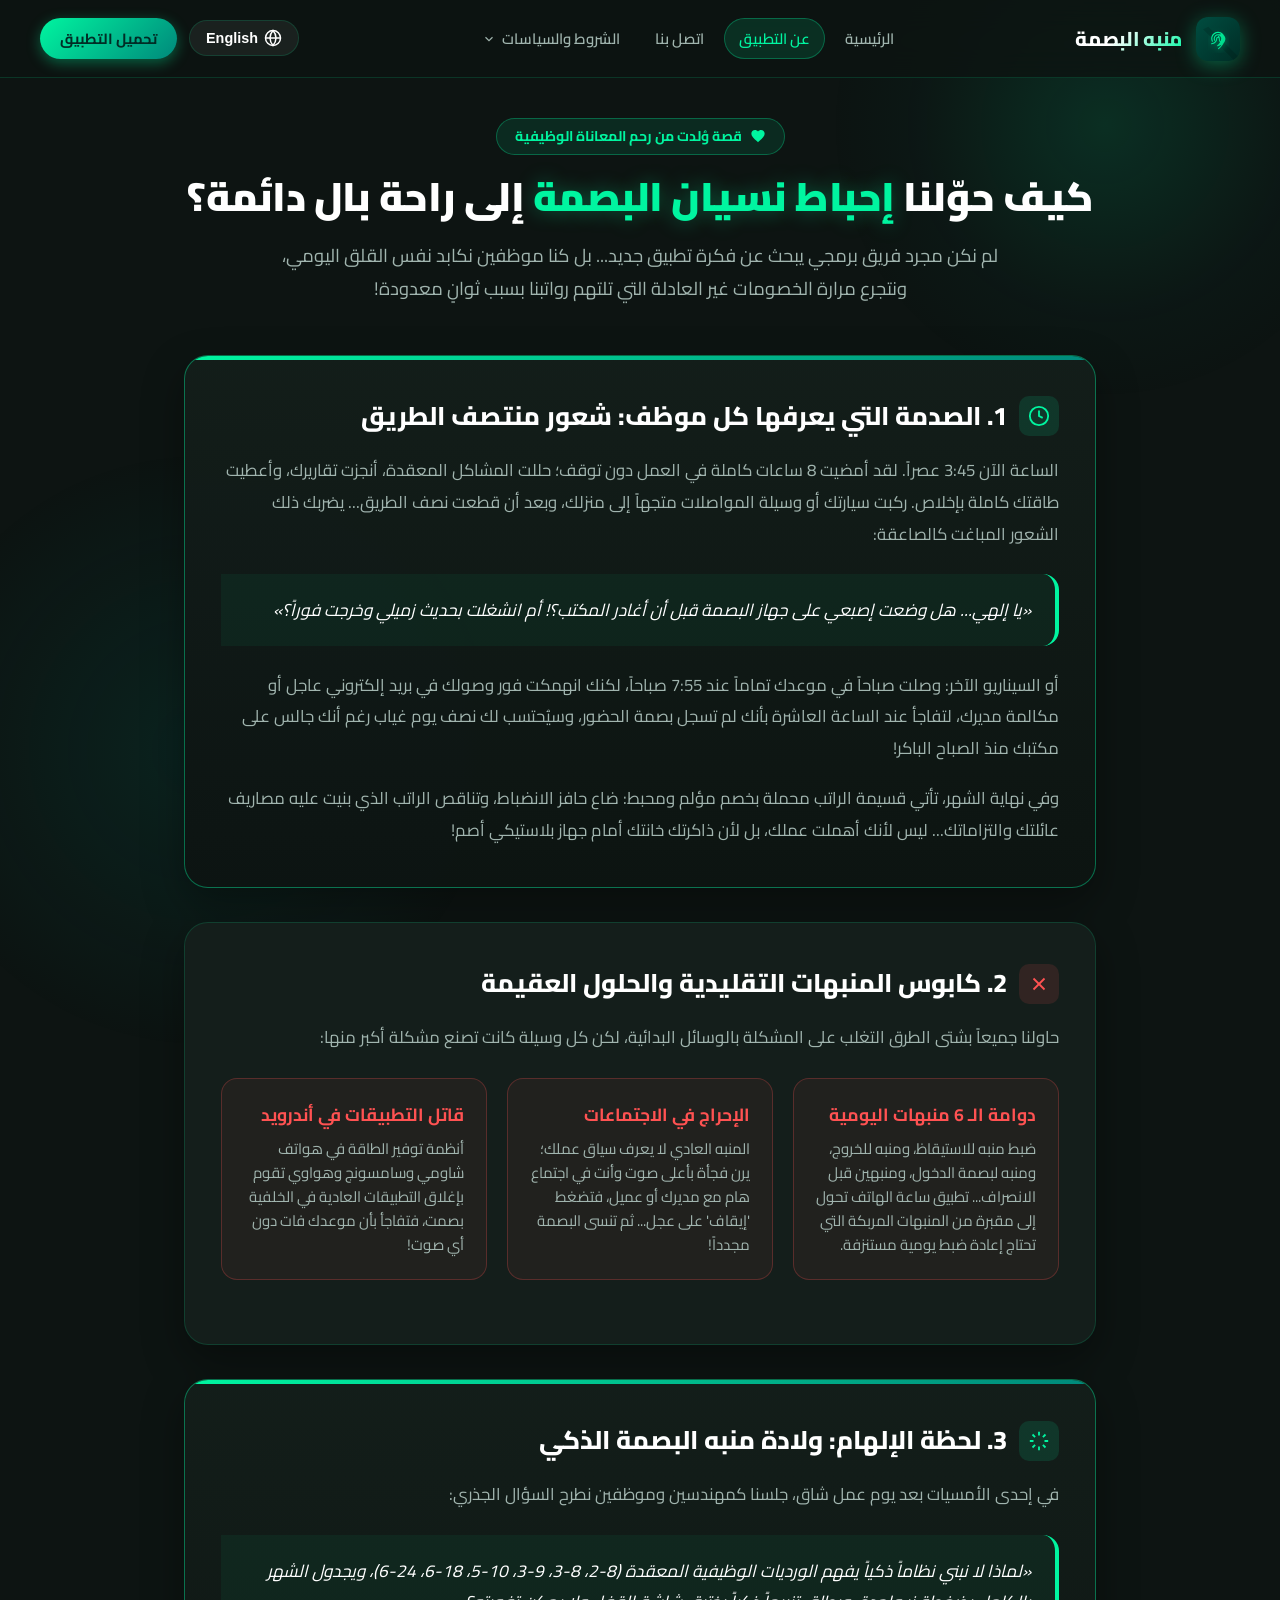
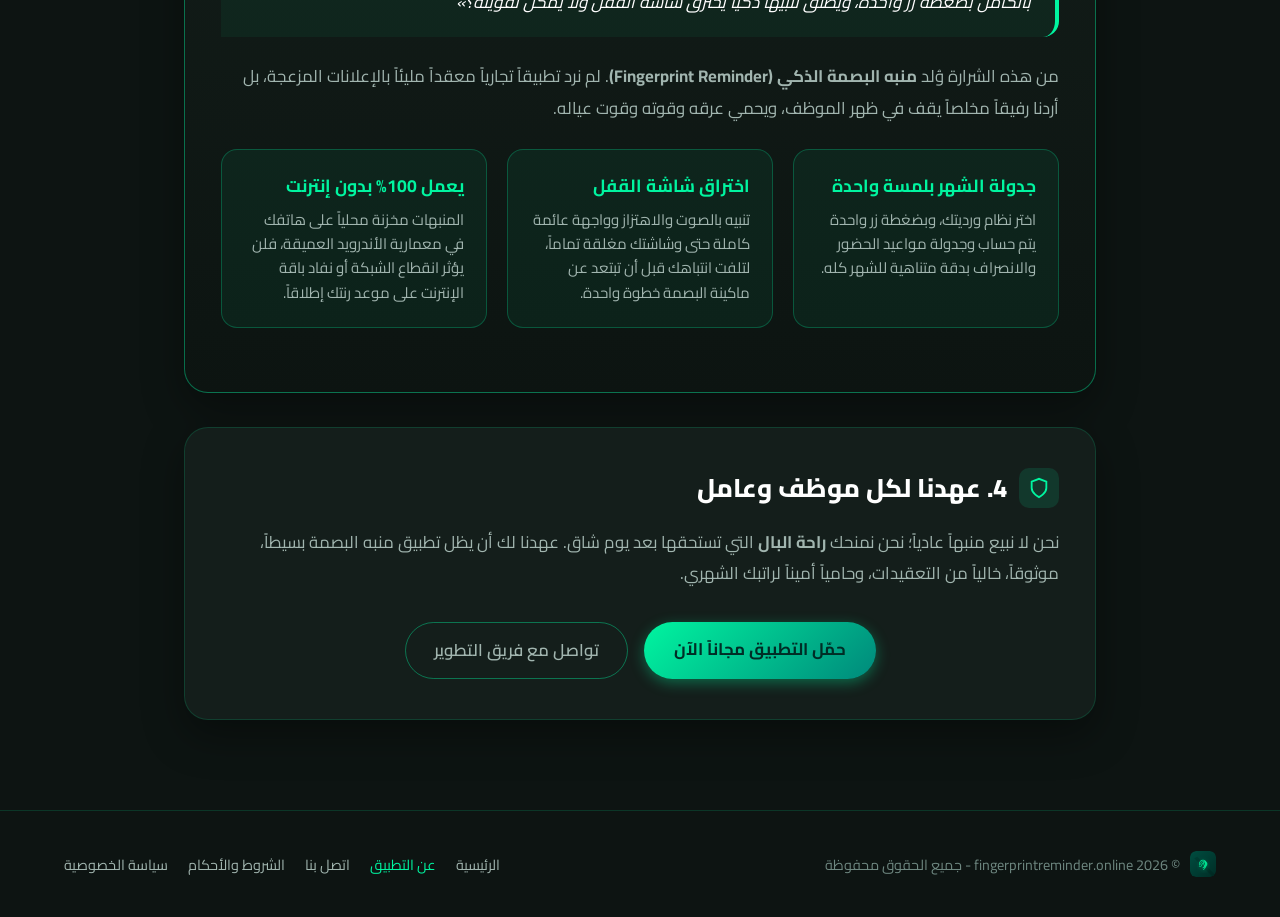
==== about.html @ 525b38bd "Add files via upload" ====
<!DOCTYPE html>
<html lang="ar" dir="rtl">
<head>
  <meta charset="UTF-8">
  <meta name="viewport" content="width=device-width, initial-scale=1.0">
  <title>قصتنا وعن التطبيق | About Us - منبه البصمة الذكي</title>
  <meta name="description" content="قصة ولادة تطبيق منبه البصمة الذكي - كيف تحول إحباط نسيان بصمة الحضور والخصومات الشهرية المؤلمة إلى حل برمجي ذكي يحمي جهود الموظفين حول العالم.">
  
  <link rel="icon" type="image/svg+xml" href="logo.svg">
  <link rel="preconnect" href="https://fonts.googleapis.com">
  <link rel="preconnect" href="https://fonts.gstatic.com" crossorigin>
  <link href="https://fonts.googleapis.com/css2?family=Cairo:wght@400;600;700;800;900&family=Inter:wght@400;500;600;700;800&display=swap" rel="stylesheet">
  <link rel="stylesheet" href="styles.css">
</head>
<body>
  <!-- Atmospheric Glows -->
  <div class="bg-glow-1"></div>
  <div class="bg-glow-2"></div>

  <!-- Navbar -->
  <header class="navbar">
    <div class="nav-container">
      <a href="index.html" class="brand">
        <img src="logo.svg" alt="شعار منبه البصمة" class="brand-logo">
        <div class="brand-title" data-ar="منبه البصمة" data-en="Fingerprint Reminder">منبه البصمة</div>
      </a>

      <nav class="nav-links">
        <a href="index.html" class="nav-link" data-ar="الرئيسية" data-en="Home">الرئيسية</a>
        <a href="about.html" class="nav-link active" data-ar="عن التطبيق" data-en="About Us">عن التطبيق</a>
        <a href="contact.html" class="nav-link" data-ar="اتصل بنا" data-en="Contact Us">اتصل بنا</a>

        <!-- Dropdown Menu for Terms & Privacy -->
        <div class="nav-dropdown" id="legalDropdown">
          <button class="dropdown-toggle" type="button" aria-expanded="false" aria-haspopup="true">
            <span data-ar="الشروط والسياسات" data-en="Policies & Terms">الشروط والسياسات</span>
            <svg class="chevron-icon" viewBox="0 0 24 24" fill="none" stroke="currentColor" stroke-width="2">
              <polyline points="6 9 12 15 18 9"></polyline>
            </svg>
          </button>
          <div class="dropdown-menu" role="menu">
            <a href="terms.html" class="dropdown-item" role="menuitem">
              <svg viewBox="0 0 24 24" fill="none" stroke="currentColor" stroke-width="2">
                <path d="M14 2H6a2 2 0 0 0-2 2v16a2 2 0 0 0 2 2h12a2 2 0 0 0 2-2V8z"></path>
                <polyline points="14 2 14 8 20 8"></polyline>
                <line x1="16" y1="13" x2="8" y2="13"></line>
                <line x1="16" y1="17" x2="8" y2="17"></line>
                <polyline points="10 9 9 9 8 9"></polyline>
              </svg>
              <span data-ar="الشروط والأحكام" data-en="Terms and Conditions">الشروط والأحكام</span>
            </a>
            <a href="privacy.html" class="dropdown-item" role="menuitem">
              <svg viewBox="0 0 24 24" fill="none" stroke="currentColor" stroke-width="2">
                <path d="M12 22s8-4 8-10V5l-8-3-8 3v7c0 6 8 10 8 10z"></path>
              </svg>
              <span data-ar="سياسة الخصوصية" data-en="Privacy Policy">سياسة الخصوصية</span>
            </a>
          </div>
        </div>
      </nav>

      <div class="nav-actions">
        <button id="langToggleBtn" class="lang-btn" onclick="toggleLanguage()">
          <svg width="18" height="18" viewBox="0 0 24 24" fill="none" stroke="currentColor" stroke-width="2">
            <circle cx="12" cy="12" r="10"></circle>
            <line x1="2" y1="12" x2="22" y2="12"></line>
            <path d="M12 2a15.3 15.3 0 0 1 4 10 15.3 15.3 0 0 1-4 10 15.3 15.3 0 0 1-4-10 15.3 15.3 0 0 1 4-10z"></path>
          </svg>
          <span id="langLabel">English</span>
        </button>
        <a href="https://github.com/fingerprintreminderorg/fingerprint-app/releases/latest/download/fingerprint-reminder.apk" class="btn-nav-download" data-ar="تحميل التطبيق" data-en="Download App">تحميل التطبيق</a>
      </div>
    </div>
  </header>

  <!-- Main Content -->
  <main class="about-container">
    <div class="about-hero">
      <div class="badge">
        <svg width="16" height="16" viewBox="0 0 24 24" fill="currentColor">
          <path d="M12 21.35l-1.45-1.32C5.4 15.36 2 12.28 2 8.5 2 5.42 4.42 3 7.5 3c1.74 0 3.41.81 4.5 2.09C13.09 3.81 14.76 3 16.5 3 19.58 3 22 5.42 22 8.5c0 3.78-3.4 6.86-8.55 11.54L12 21.35z"/>
        </svg>
        <span data-ar="قصة وُلدت من رحم المعاناة الوظيفية" data-en="A Story Born From Real Workplace Struggle">قصة وُلدت من رحم المعاناة الوظيفية</span>
      </div>
      <h1 data-ar="كيف حوّلنا <span>إحباط نسيان البصمة</span> إلى راحة بال دائمة؟" data-en="How We Turned <span>Punch-Clock Frustration</span> into Lifelong Peace of Mind?">
        كيف حوّلنا <span>إحباط نسيان البصمة</span> إلى راحة بال دائمة؟
      </h1>
      <p data-ar="لم نكن مجرد فريق برمجي يبحث عن فكرة تطبيق جديد... بل كنا موظفين نكابد نفس القلق اليومي، ونتجرع مرارة الخصومات غير العادلة التي تلتهم رواتبنا بسبب ثوانٍ معدودة!" data-en="We weren't just developers looking for an app idea... We were employees suffering from the exact same daily anxiety, losing hard-earned salary bonuses over a forgotten 2-second touch!">
        لم نكن مجرد فريق برمجي يبحث عن فكرة تطبيق جديد... بل كنا موظفين نكابد نفس القلق اليومي، ونتجرع مرارة الخصومات غير العادلة التي تلتهم رواتبنا بسبب ثوانٍ معدودة!
      </p>
    </div>

    <!-- Chapter 1: The Nightmare -->
    <div class="story-card featured">
      <h2>
        <span class="icon-badge">
          <svg width="22" height="22" viewBox="0 0 24 24" fill="none" stroke="currentColor" stroke-width="2">
            <circle cx="12" cy="12" r="10"></circle>
            <polyline points="12 6 12 12 16 14"></polyline>
          </svg>
        </span>
        <span data-ar="1. الصدمة التي يعرفها كل موظف: شعور منتصف الطريق" data-en="1. The Mid-Commute Heartbreak Every Employee Knows">1. الصدمة التي يعرفها كل موظف: شعور منتصف الطريق</span>
      </h2>
      <p data-ar="الساعة الآن 3:45 عصراً. لقد أمضيت 8 ساعات كاملة في العمل دون توقف؛ حللت المشاكل المعقدة، أنجزت تقاريرك، وأعطيت طاقتك كاملة بإخلاص. ركبت سيارتك أو وسيلة المواصلات متجهاً إلى منزلك، وبعد أن قطعت نصف الطريق... يضربك ذلك الشعور المباغت كالصاعقة:" data-en="It's 3:45 PM. You've just spent 8 relentless hours giving 100% of your energy, solving complex problems and finishing demanding tasks. You get into your car or commute home, and halfway there... that sickening jolt strikes your chest:">
        الساعة الآن 3:45 عصراً. لقد أمضيت 8 ساعات كاملة في العمل دون توقف؛ حللت المشاكل المعقدة، أنجزت تقاريرك، وأعطيت طاقتك كاملة بإخلاص. ركبت سيارتك أو وسيلة المواصلات متجهاً إلى منزلك، وبعد أن قطعت نصف الطريق... يضربك ذلك الشعور المباغت كالصاعقة:
      </p>

      <div class="quote-highlight" data-ar="«يا إلهي... هل وضعت إصبعي على جهاز البصمة قبل أن أغادر المكتب؟! أم انشغلت بحديث زميلي وخرجت فوراً؟»" data-en="“Oh no... Did I punch OUT on the biometric scanner before leaving?! Or was I talking with my colleague and walked right out the door?”">
        «يا إلهي... هل وضعت إصبعي على جهاز البصمة قبل أن أغادر المكتب؟! أم انشغلت بحديث زميلي وخرجت فوراً؟»
      </div>

      <p data-ar="أو السيناريو الآخر: وصلت صباحاً في موعدك تماماً عند 7:55 صباحاً، لكنك انهمكت فور وصولك في بريد إلكتروني عاجل أو مكالمة مديرك، لتفاجأ عند الساعة العاشرة بأنك لم تسجل بصمة الحضور، وسيُحتسب لك نصف يوم غياب رغم أنك جالس على مكتبك منذ الصباح الباكر!" data-en="Or the morning counterpart: You arrived right at 7:55 AM, but immediately got pulled into an urgent call or email, only to realize at 10:00 AM that you never scanned IN—meaning HR flags you for unexcused tardiness even though you were working diligently since dawn!">
        أو السيناريو الآخر: وصلت صباحاً في موعدك تماماً عند 7:55 صباحاً، لكنك انهمكت فور وصولك في بريد إلكتروني عاجل أو مكالمة مديرك، لتفاجأ عند الساعة العاشرة بأنك لم تسجل بصمة الحضور، وسيُحتسب لك نصف يوم غياب رغم أنك جالس على مكتبك منذ الصباح الباكر!
      </p>

      <p data-ar="وفي نهاية الشهر، تأتي قسيمة الراتب محملة بخصم مؤلم ومحبط: ضاع حافز الانضباط، وتناقص الراتب الذي بنيت عليه مصاريف عائلتك والتزاماتك... ليس لأنك أهملت عملك، بل لأن ذاكرتك خانتك أمام جهاز بلاستيكي أصم!" data-en="And at the end of the month, the payroll deduction arrives: disciplinary penalties, missed attendance bonuses, and deducted pay—not because you neglected your duties, but because human memory naturally slips over a cold machine!">
        وفي نهاية الشهر، تأتي قسيمة الراتب محملة بخصم مؤلم ومحبط: ضاع حافز الانضباط، وتناقص الراتب الذي بنيت عليه مصاريف عائلتك والتزاماتك... ليس لأنك أهملت عملك، بل لأن ذاكرتك خانتك أمام جهاز بلاستيكي أصم!
      </p>
    </div>

    <!-- Chapter 2: The Failed Solutions -->
    <div class="story-card">
      <h2>
        <span class="icon-badge" style="background: rgba(255, 82, 82, 0.12); color: var(--danger);">
          <svg width="22" height="22" viewBox="0 0 24 24" fill="none" stroke="currentColor" stroke-width="2">
            <line x1="18" y1="6" x2="6" y2="18"></line>
            <line x1="6" y1="6" x2="18" y2="18"></line>
          </svg>
        </span>
        <span data-ar="2. كابوس المنبهات التقليدية والحلول العقيمة" data-en="2. Why Standard Alarms & Sticky Notes Failed Us">2. كابوس المنبهات التقليدية والحلول العقيمة</span>
      </h2>
      <p data-ar="حاولنا جميعاً بشتى الطرق التغلب على المشكلة بالوسائل البدائية، لكن كل وسيلة كانت تصنع مشكلة أكبر منها:" data-en="We tried every conventional workaround, but each created more stress and confusion than it solved:">
        حاولنا جميعاً بشتى الطرق التغلب على المشكلة بالوسائل البدائية، لكن كل وسيلة كانت تصنع مشكلة أكبر منها:
      </p>

      <div class="pain-points-grid">
        <div class="pain-box">
          <h4 data-ar="دوامة الـ 6 منبهات اليومية" data-en="The 6 Daily Alarms Trap">دوامة الـ 6 منبهات اليومية</h4>
          <p data-ar="ضبط منبه للاستيقاظ، ومنبه للخروج، ومنبه لبصمة الدخول، ومنبهين قبل الانصراف... تطبيق ساعة الهاتف تحول إلى مقبرة من المنبهات المربكة التي تحتاج إعادة ضبط يومية مستنزفة." data-en="Setting alarms for waking up, leaving home, morning punch, and multiple afternoon alerts. Clock apps became cluttered graveyards requiring exhaustive daily re-configuration.">
            ضبط منبه للاستيقاظ، ومنبه للخروج، ومنبه لبصمة الدخول، ومنبهين قبل الانصراف... تطبيق ساعة الهاتف تحول إلى مقبرة من المنبهات المربكة التي تحتاج إعادة ضبط يومية مستنزفة.
          </p>
        </div>

        <div class="pain-box">
          <h4 data-ar="الإحراج في الاجتماعات" data-en="Meeting Embarrassments">الإحراج في الاجتماعات</h4>
          <p data-ar="المنبه العادي لا يعرف سياق عملك؛ يرن فجأة بأعلى صوت وأنت في اجتماع هام مع مديرك أو عميل، فتضغط 'إيقاف' على عجل... ثم تنسى البصمة مجدداً!" data-en="Standard alarms don't understand work context; they blast loudly while you're presenting to leadership, forcing you to hastily silence them—and then you miss the punch anyway!">
            المنبه العادي لا يعرف سياق عملك؛ يرن فجأة بأعلى صوت وأنت في اجتماع هام مع مديرك أو عميل، فتضغط 'إيقاف' على عجل... ثم تنسى البصمة مجدداً!
          </p>
        </div>

        <div class="pain-box">
          <h4 data-ar="قاتل التطبيقات في أندرويد" data-en="Android Background App Killers">قاتل التطبيقات في أندرويد</h4>
          <p data-ar="أنظمة توفير الطاقة في هواتف شاومي وسامسونج وهواوي تقوم بإغلاق التطبيقات العادية في الخلفية بصمت، فتفاجأ بأن موعدك فات دون أي صوت!" data-en="Aggressive battery optimization on Xiaomi, Samsung, and Huawei silently slaughters background apps, making you miss shifts without a whisper!">
            أنظمة توفير الطاقة في هواتف شاومي وسامسونج وهواوي تقوم بإغلاق التطبيقات العادية في الخلفية بصمت، فتفاجأ بأن موعدك فات دون أي صوت!
          </p>
        </div>
      </div>
    </div>

    <!-- Chapter 3: The Lightbulb Moment -->
    <div class="story-card featured">
      <h2>
        <span class="icon-badge">
          <svg width="22" height="22" viewBox="0 0 24 24" fill="none" stroke="currentColor" stroke-width="2">
            <path d="M12 2v4M12 18v4M4.93 4.93l2.83 2.83M16.24 16.24l2.83 2.83M2 12h4M18 12h4M4.93 19.07l2.83-2.83M16.24 7.76l2.83-2.83"></path>
          </svg>
        </span>
        <span data-ar="3. لحظة الإلهام: ولادة منبه البصمة الذكي" data-en="3. The Breakthrough: Engineering the Employee's Guardian">3. لحظة الإلهام: ولادة منبه البصمة الذكي</span>
      </h2>
      <p data-ar="في إحدى الأمسيات بعد يوم عمل شاق، جلسنا كمهندسين وموظفين نطرح السؤال الجذري:" data-en="One evening after a stressful work week, our team of engineers and corporate employees sat down and asked the fundamental question:">
        في إحدى الأمسيات بعد يوم عمل شاق، جلسنا كمهندسين وموظفين نطرح السؤال الجذري:
      </p>

      <div class="quote-highlight" data-ar="«لماذا لا نبني نظاماً ذكياً يفهم الورديات الوظيفية المعقدة (8-2، 8-3، 9-3، 10-5، 18-6، 24-6)، ويجدول الشهر بالكامل بضغطة زر واحدة، ويطلق تنبيهاً ذكياً يخترق شاشة القفل ولا يمكن تفويته؟»" data-en="“Why not build an intelligent scheduling engine that understands complex workplace shift rotations (8-2, 8-3, 9-3, 10-5, 18-6, 24-6), schedules an entire month in 1 tap, and fires non-dismissible, lock-screen-penetrating alarms with zero internet dependency?”">
        «لماذا لا نبني نظاماً ذكياً يفهم الورديات الوظيفية المعقدة (8-2، 8-3، 9-3، 10-5، 18-6، 24-6)، ويجدول الشهر بالكامل بضغطة زر واحدة، ويطلق تنبيهاً ذكياً يخترق شاشة القفل ولا يمكن تفويته؟»
      </div>

      <p data-ar="من هذه الشرارة وُلد <strong>منبه البصمة الذكي (Fingerprint Reminder)</strong>. لم نرد تطبيقاً تجارياً معقداً مليئاً بالإعلانات المزعجة، بل أردنا رفيقاً مخلصاً يقف في ظهر الموظف، ويحمي عرقه وقوته وقوت عياله." data-en="From that spark, <strong>Fingerprint Reminder</strong> was born. We didn't want a bloated, ad-ridden corporate tool; we wanted a loyal, fail-safe guardian standing in defense of every worker's hard-earned livelihood.">
        من هذه الشرارة وُلد <strong>منبه البصمة الذكي (Fingerprint Reminder)</strong>. لم نرد تطبيقاً تجارياً معقداً مليئاً بالإعلانات المزعجة، بل أردنا رفيقاً مخلصاً يقف في ظهر الموظف، ويحمي عرقه وقوته وقوت عياله.
      </p>

      <div class="solution-grid">
        <div class="solution-box">
          <h4 data-ar="جدولة الشهر بلمسة واحدة" data-en="1-Tap Monthly Scheduling">جدولة الشهر بلمسة واحدة</h4>
          <p data-ar="اختر نظام ورديتك، وبضغطة زر واحدة يتم حساب وجدولة مواعيد الحضور والانصراف بدقة متناهية للشهر كله." data-en="Select your work shift once, and with a single tap the entire month's punch alarms are scheduled with mathematical precision.">
            اختر نظام ورديتك، وبضغطة زر واحدة يتم حساب وجدولة مواعيد الحضور والانصراف بدقة متناهية للشهر كله.
          </p>
        </div>

        <div class="solution-box">
          <h4 data-ar="اختراق شاشة القفل" data-en="Lock Screen Infiltration">اختراق شاشة القفل</h4>
          <p data-ar="تنبيه بالصوت والاهتزاز وواجهة عائمة كاملة حتى وشاشتك مغلقة تماماً، لتلفت انتباهك قبل أن تبتعد عن ماكينة البصمة خطوة واحدة." data-en="Full screen wake-up with resonant ringtones and vibrations even when locked, ensuring you punch before taking a single step outside.">
            تنبيه بالصوت والاهتزاز وواجهة عائمة كاملة حتى وشاشتك مغلقة تماماً، لتلفت انتباهك قبل أن تبتعد عن ماكينة البصمة خطوة واحدة.
          </p>
        </div>

        <div class="solution-box">
          <h4 data-ar="يعمل 100% بدون إنترنت" data-en="100% Offline Resilience">يعمل 100% بدون إنترنت</h4>
          <p data-ar="المنبهات مخزنة محلياً على هاتفك في معمارية الأندرويد العميقة، فلن يؤثر انقطاع الشبكة أو نفاد باقة الإنترنت على موعد رنتك إطلاقاً." data-en="Alarms are tied deeply to device hardware timers, remaining completely resilient regardless of network drops or exhausted data packages.">
            المنبهات مخزنة محلياً على هاتفك في معمارية الأندرويد العميقة، فلن يؤثر انقطاع الشبكة أو نفاد باقة الإنترنت على موعد رنتك إطلاقاً.
          </p>
        </div>
      </div>
    </div>

    <!-- Chapter 4: Our Promise & Vision -->
    <div class="story-card">
      <h2>
        <span class="icon-badge">
          <svg width="22" height="22" viewBox="0 0 24 24" fill="none" stroke="currentColor" stroke-width="2">
            <path d="M12 22s8-4 8-10V5l-8-3-8 3v7c0 6 8 10 8 10z"></path>
          </svg>
        </span>
        <span data-ar="4. عهدنا لكل موظف وعامل" data-en="4. Our Solemn Promise to Every Worker">4. عهدنا لكل موظف وعامل</span>
      </h2>
      <p data-ar="نحن لا نبيع منبهاً عادياً؛ نحن نمنحك <strong>راحة البال</strong> التي تستحقها بعد يوم شاق. عهدنا لك أن يظل تطبيق منبه البصمة بسيطاً، موثوقاً، خالياً من التعقيدات، وحامياً أميناً لراتبك الشهري." data-en="We aren't just distributing an alarm app; we are offering <strong>peace of mind</strong> after grueling work hours. Our solemn promise is that Fingerprint Reminder will forever stay clean, steadfast, reliable, and a tireless defender of your hard-earned salary.">
        نحن لا نبيع منبهاً عادياً؛ نحن نمنحك <strong>راحة البال</strong> التي تستحقها بعد يوم شاق. عهدنا لك أن يظل تطبيق منبه البصمة بسيطاً، موثوقاً، خالياً من التعقيدات، وحامياً أميناً لراتبك الشهري.
      </p>

      <div style="margin-top: 32px; display:flex; flex-wrap:wrap; gap:16px; justify-content:center;">
        <a href="https://github.com/fingerprintreminderorg/fingerprint-app/releases/latest/download/fingerprint-reminder.apk" class="btn-nav-download" style="padding:14px 30px; font-size:1.05rem;" data-ar="حمّل التطبيق مجاناً الآن" data-en="Download Free APK Now">حمّل التطبيق مجاناً الآن</a>
        <a href="contact.html" class="nav-link" style="padding:14px 28px; border:1px solid var(--border-strong); border-radius:999px; font-size:1.05rem;" data-ar="تواصل مع فريق التطوير" data-en="Contact Our Team">تواصل مع فريق التطوير</a>
      </div>
    </div>
  </main>

  <!-- Footer -->
  <footer class="footer">
    <div class="container footer-container">
      <div style="display:flex;align-items:center;gap:10px;">
        <img src="logo.svg" style="width:26px;height:26px;border-radius:6px;" alt="logo">
        <span>© 2026 fingerprintreminder.online - جميع الحقوق محفوظة</span>
      </div>
      <div class="footer-links">
        <a href="index.html" data-ar="الرئيسية" data-en="Home">الرئيسية</a>
        <a href="about.html" style="color:var(--neon-accent);" data-ar="عن التطبيق" data-en="About Us">عن التطبيق</a>
        <a href="contact.html" data-ar="اتصل بنا" data-en="Contact Us">اتصل بنا</a>
        <a href="terms.html" data-ar="الشروط والأحكام" data-en="Terms and Conditions">الشروط والأحكام</a>
        <a href="privacy.html" data-ar="سياسة الخصوصية" data-en="Privacy Policy">سياسة الخصوصية</a>
      </div>
    </div>
  </footer>

  <script>
    let currentLang = 'ar';

    function toggleLanguage() {
      currentLang = currentLang === 'ar' ? 'en' : 'ar';
      applyLanguage(currentLang);
    }

    function applyLanguage(lang) {
      const isArabic = lang === 'ar';
      document.documentElement.lang = isArabic ? 'ar' : 'en';
      document.documentElement.dir = isArabic ? 'rtl' : 'ltr';
      document.body.classList.toggle('ltr', !isArabic);

      document.getElementById('langLabel').textContent = isArabic ? 'English' : 'عربي';

      // Update text
      document.querySelectorAll('[data-ar]').forEach(el => {
        const text = isArabic ? el.getAttribute('data-ar') : el.getAttribute('data-en');
        if (text) {
          if (text.includes('<')) {
            el.innerHTML = text;
          } else {
            el.textContent = text;
          }
        }
      });
    }

    // Dropdown toggle for mobile/touch
    document.querySelectorAll('.dropdown-toggle').forEach(btn => {
      btn.addEventListener('click', (e) => {
        e.stopPropagation();
        const parent = btn.closest('.nav-dropdown');
        if (parent) parent.classList.toggle('open');
      });
    });
    document.addEventListener('click', () => {
      document.querySelectorAll('.nav-dropdown.open').forEach(d => d.classList.remove('open'));
    });
  </script>
</body>
</html>
---- styles.css ----
:root {
  --primary-teal: #004D40;
  --primary-dark: #002D26;
  --primary-light: #00695C;
  --neon-accent: #00F5A0;
  --neon-glow: rgba(0, 245, 160, 0.35);
  --emerald-secondary: #00897B;
  --bg-page: #0D1412;
  --bg-card: #141E1B;
  --bg-card-hover: #192723;
  --border-subtle: rgba(0, 245, 160, 0.15);
  --border-strong: rgba(0, 245, 160, 0.4);
  --text-main: #FFFFFF;
  --text-muted: #A1B5AF;
  --text-dim: #6E8780;
  --danger: #FF5252;
  --warning: #FFB300;
  --radius-lg: 24px;
  --radius-md: 16px;
  --radius-sm: 10px;
  --transition: all 0.28s cubic-bezier(0.4, 0, 0.2, 1);
}

* {
  box-sizing: border-box;
  margin: 0;
  padding: 0;
}

body {
  font-family: 'Cairo', system-ui, -apple-system, BlinkMacSystemFont, "Segoe UI", Roboto, sans-serif;
  background-color: var(--bg-page);
  color: var(--text-main);
  min-height: 100vh;
  line-height: 1.6;
  overflow-x: hidden;
  direction: rtl; /* Default Arabic */
}

/* English LTR override */
body.ltr {
  direction: ltr;
  font-family: 'Inter', system-ui, -apple-system, sans-serif;
}

/* Background Atmospheric Glows */
.bg-glow-1 {
  position: fixed;
  top: -150px;
  right: -100px;
  width: 550px;
  height: 550px;
  background: radial-gradient(circle, rgba(0, 245, 160, 0.12) 0%, rgba(0, 77, 64, 0.05) 50%, transparent 70%);
  pointer-events: none;
  z-index: 0;
}
.bg-glow-2 {
  position: fixed;
  bottom: -150px;
  left: -100px;
  width: 600px;
  height: 600px;
  background: radial-gradient(circle, rgba(0, 105, 92, 0.18) 0%, transparent 70%);
  pointer-events: none;
  z-index: 0;
}

/* Top Navigation Bar */
.navbar {
  position: sticky;
  top: 0;
  z-index: 100;
  backdrop-filter: blur(16px);
  -webkit-backdrop-filter: blur(16px);
  background: rgba(13, 20, 18, 0.82);
  border-bottom: 1px solid var(--border-subtle);
  padding: 16px 24px;
}
.nav-container {
  max-width: 1200px;
  margin: 0 auto;
  display: flex;
  align-items: center;
  justify-content: space-between;
}
.brand {
  display: flex;
  align-items: center;
  gap: 14px;
  text-decoration: none;
  color: #fff;
}
.brand-logo {
  width: 44px;
  height: 44px;
  border-radius: 12px;
  filter: drop-shadow(0 4px 10px var(--neon-glow));
}
.brand-title {
  font-size: 1.25rem;
  font-weight: 800;
  letter-spacing: -0.3px;
  background: linear-gradient(135deg, #ffffff 40%, var(--neon-accent) 100%);
  -webkit-background-clip: text;
  -webkit-text-fill-color: transparent;
}
.nav-actions {
  display: flex;
  align-items: center;
  gap: 12px;
}
.lang-btn {
  background: rgba(255, 255, 255, 0.06);
  border: 1px solid var(--border-subtle);
  color: var(--text-main);
  padding: 8px 16px;
  border-radius: 999px;
  font-size: 0.9rem;
  font-weight: 600;
  cursor: pointer;
  transition: var(--transition);
  display: flex;
  align-items: center;
  gap: 6px;
}
.lang-btn:hover {
  background: rgba(0, 245, 160, 0.15);
  border-color: var(--neon-accent);
}
.btn-nav-download {
  background: linear-gradient(135deg, var(--neon-accent), var(--emerald-secondary));
  color: var(--primary-dark);
  padding: 9px 20px;
  border-radius: 999px;
  font-weight: 700;
  font-size: 0.92rem;
  text-decoration: none;
  transition: var(--transition);
  box-shadow: 0 4px 14px var(--neon-glow);
}
.btn-nav-download:hover {
  transform: translateY(-2px);
  box-shadow: 0 6px 20px rgba(0, 245, 160, 0.5);
}

/* Layout Container */
.container {
  max-width: 1200px;
  margin: 0 auto;
  padding: 0 24px;
  position: relative;
  z-index: 1;
}

/* Hero Section */
.hero {
  padding: 80px 0 60px;
  display: grid;
  grid-template-columns: 1.15fr 0.85fr;
  gap: 48px;
  align-items: center;
}
@media (max-width: 960px) {
  .hero {
    grid-template-columns: 1fr;
    text-align: center;
    padding: 50px 0 40px;
  }
}

.hero-badge {
  display: inline-flex;
  align-items: center;
  gap: 8px;
  background: rgba(0, 245, 160, 0.1);
  border: 1px solid rgba(0, 245, 160, 0.25);
  padding: 8px 18px;
  border-radius: 999px;
  font-size: 0.88rem;
  color: var(--neon-accent);
  font-weight: 700;
  margin-bottom: 24px;
}
.hero-title {
  font-size: 2.9rem;
  line-height: 1.25;
  font-weight: 900;
  margin-bottom: 20px;
  letter-spacing: -0.5px;
}
.hero-title span {
  color: var(--neon-accent);
  text-shadow: 0 0 24px var(--neon-glow);
}
@media (max-width: 600px) {
  .hero-title {
    font-size: 2.1rem;
  }
}

.hero-subtitle {
  font-size: 1.2rem;
  color: var(--text-muted);
  margin-bottom: 36px;
  max-width: 580px;
  line-height: 1.7;
}
@media (max-width: 960px) {
  .hero-subtitle {
    margin-left: auto;
    margin-right: auto;
  }
}

/* Download CTA Section */
.cta-group {
  display: flex;
  flex-wrap: wrap;
  gap: 16px;
  align-items: center;
  margin-bottom: 24px;
}
@media (max-width: 960px) {
  .cta-group {
    justify-content: center;
  }
}
.btn-primary-download {
  display: inline-flex;
  align-items: center;
  gap: 14px;
  background: linear-gradient(135deg, #00F5A0 0%, #00BFA5 100%);
  color: #002D26;
  font-size: 1.15rem;
  font-weight: 800;
  padding: 16px 36px;
  border-radius: var(--radius-md);
  text-decoration: none;
  box-shadow: 0 8px 28px rgba(0, 245, 160, 0.35);
  transition: var(--transition);
  border: 1px solid rgba(255, 255, 255, 0.3);
}
.btn-primary-download:hover {
  transform: translateY(-3px) scale(1.02);
  box-shadow: 0 12px 36px rgba(0, 245, 160, 0.55);
}
.btn-primary-download svg {
  width: 28px;
  height: 28px;
}
.download-subtext {
  font-size: 0.88rem;
  color: var(--text-dim);
  display: flex;
  align-items: center;
  gap: 8px;
}
@media (max-width: 960px) {
  .download-subtext {
    justify-content: center;
  }
}

/* App Mockup Visual Frame */
.mockup-container {
  display: flex;
  justify-content: center;
  position: relative;
}
.phone-frame {
  width: 310px;
  height: 630px;
  background: #000;
  border-radius: 46px;
  border: 4px solid #283733;
  box-shadow: 0 25px 60px -15px rgba(0, 0, 0, 0.8),
              0 0 40px rgba(0, 245, 160, 0.2);
  padding: 12px;
  position: relative;
  overflow: hidden;
  transition: var(--transition);
}
.phone-frame:hover {
  transform: translateY(-6px);
  box-shadow: 0 32px 70px -15px rgba(0, 0, 0, 0.9),
              0 0 55px rgba(0, 245, 160, 0.35);
}
.phone-notch {
  width: 90px;
  height: 20px;
  background: #000;
  border-radius: 12px;
  position: absolute;
  top: 16px;
  left: 50%;
  transform: translateX(-50%);
  z-index: 20;
}
.phone-screen {
  width: 100%;
  height: 100%;
  border-radius: 36px;
  background: #101514;
  overflow-y: auto;
  position: relative;
  display: flex;
  flex-direction: column;
}

/* In-App UI Simulation inside mockup */
.mock-status-bar {
  padding: 12px 18px 6px;
  display: flex;
  justify-content: space-between;
  font-size: 0.72rem;
  color: #8C9E99;
  z-index: 10;
}
.mock-app-header {
  background: linear-gradient(180deg, #004D40 0%, #00362E 100%);
  padding: 24px 16px 16px;
  border-radius: 0 0 24px 24px;
  box-shadow: 0 6px 16px rgba(0, 0, 0, 0.3);
}
.mock-header-top {
  display: flex;
  justify-content: space-between;
  align-items: center;
  margin-bottom: 14px;
}
.mock-app-title {
  font-size: 0.95rem;
  font-weight: 800;
  color: #fff;
}
.mock-next-card {
  background: rgba(0, 245, 160, 0.12);
  border: 1px solid rgba(0, 245, 160, 0.35);
  border-radius: 16px;
  padding: 12px 14px;
}
.mock-next-badge {
  display: inline-block;
  background: #00F5A0;
  color: #00362E;
  font-size: 0.65rem;
  font-weight: 900;
  padding: 2px 8px;
  border-radius: 6px;
  margin-bottom: 6px;
}
.mock-next-title {
  font-size: 0.9rem;
  font-weight: 800;
  color: #fff;
}
.mock-next-time {
  font-size: 1.3rem;
  font-weight: 900;
  color: #00F5A0;
}
.mock-body {
  padding: 16px;
  display: flex;
  flex-direction: column;
  gap: 12px;
}
.mock-event-item {
  background: #1A2220;
  border: 1px solid rgba(255, 255, 255, 0.06);
  border-radius: 14px;
  padding: 12px;
  display: flex;
  align-items: center;
  justify-content: space-between;
}
.mock-event-item.active-alarm {
  border-color: #00F5A0;
  background: #152B24;
  box-shadow: 0 0 12px rgba(0, 245, 160, 0.2);
}
.mock-event-details {
  display: flex;
  align-items: center;
  gap: 10px;
}
.mock-event-icon {
  width: 32px;
  height: 32px;
  border-radius: 8px;
  background: #004D40;
  display: flex;
  align-items: center;
  justify-content: center;
  color: #00F5A0;
  font-weight: bold;
  font-size: 0.8rem;
}
.mock-event-btn {
  background: #00F5A0;
  color: #00362E;
  border: none;
  font-size: 0.7rem;
  font-weight: 800;
  padding: 6px 12px;
  border-radius: 8px;
}

/* Pain vs Solution Highlight */
.pain-banner {
  margin: 40px 0 80px;
  background: linear-gradient(135deg, rgba(20, 30, 27, 0.8) 0%, rgba(13, 20, 18, 0.95) 100%);
  border: 1px solid var(--border-subtle);
  border-radius: var(--radius-lg);
  padding: 44px;
  display: grid;
  grid-template-columns: 1fr 1fr;
  gap: 40px;
  position: relative;
  overflow: hidden;
}
@media (max-width: 800px) {
  .pain-banner {
    grid-template-columns: 1fr;
    padding: 28px;
    gap: 28px;
  }
}
.pain-banner::before {
  content: '';
  position: absolute;
  top: 0;
  right: 0;
  width: 100%;
  height: 4px;
  background: linear-gradient(90deg, var(--danger), var(--neon-accent));
}
.pain-card {
  display: flex;
  flex-direction: column;
  gap: 14px;
}
.pain-card.problem {
  border-left: 2px dashed rgba(255, 82, 82, 0.3);
  padding-left: 20px;
}
body.ltr .pain-card.problem {
  border-left: none;
  border-right: 2px dashed rgba(255, 82, 82, 0.3);
  padding-left: 0;
  padding-right: 20px;
}
.pain-tag {
  font-size: 0.85rem;
  font-weight: 800;
  text-transform: uppercase;
  letter-spacing: 0.5px;
}
.pain-tag.red {
  color: var(--danger);
}
.pain-tag.green {
  color: var(--neon-accent);
}
.pain-heading {
  font-size: 1.45rem;
  font-weight: 800;
  line-height: 1.35;
}
.pain-desc {
  font-size: 1rem;
  color: var(--text-muted);
  line-height: 1.7;
}

/* Features Grid */
.section-header {
  text-align: center;
  margin-bottom: 50px;
}
.section-badge {
  color: var(--neon-accent);
  font-size: 0.9rem;
  font-weight: 800;
  text-transform: uppercase;
  margin-bottom: 10px;
  display: block;
}
.section-title {
  font-size: 2.2rem;
  font-weight: 800;
  margin-bottom: 14px;
}
.section-desc {
  color: var(--text-muted);
  font-size: 1.1rem;
  max-width: 600px;
  margin: 0 auto;
}
.features-grid {
  display: grid;
  grid-template-columns: repeat(auto-fit, minmax(280px, 1fr));
  gap: 24px;
  margin-bottom: 80px;
}
.feature-card {
  background: var(--bg-card);
  border: 1px solid var(--border-subtle);
  border-radius: var(--radius-md);
  padding: 30px;
  transition: var(--transition);
  display: flex;
  flex-direction: column;
  gap: 16px;
}
.feature-card:hover {
  transform: translateY(-5px);
  background: var(--bg-card-hover);
  border-color: var(--border-strong);
  box-shadow: 0 16px 32px -10px rgba(0, 245, 160, 0.15);
}
.feature-icon-box {
  width: 54px;
  height: 54px;
  border-radius: 14px;
  background: rgba(0, 245, 160, 0.1);
  border: 1px solid rgba(0, 245, 160, 0.25);
  display: flex;
  align-items: center;
  justify-content: center;
  color: var(--neon-accent);
}
.feature-title {
  font-size: 1.25rem;
  font-weight: 800;
}
.feature-desc {
  font-size: 0.95rem;
  color: var(--text-muted);
  line-height: 1.6;
}

/* Secondary CTA Banner */
.bottom-cta {
  background: linear-gradient(135deg, #004D40 0%, #00251F 100%);
  border: 1px solid var(--border-strong);
  border-radius: var(--radius-lg);
  padding: 60px 40px;
  text-align: center;
  box-shadow: 0 20px 50px rgba(0, 0, 0, 0.5), 0 0 35px var(--neon-glow);
  margin-bottom: 80px;
}
.bottom-cta h2 {
  font-size: 2.3rem;
  font-weight: 900;
  margin-bottom: 16px;
}
.bottom-cta p {
  font-size: 1.15rem;
  color: #B2DFDB;
  max-width: 620px;
  margin: 0 auto 32px;
}

/* Footer */
.footer {
  border-top: 1px solid var(--border-subtle);
  padding: 40px 0;
  color: var(--text-dim);
  font-size: 0.9rem;
}
.footer-container {
  display: flex;
  justify-content: space-between;
  align-items: center;
  flex-wrap: wrap;
  gap: 20px;
}
.footer-links {
  display: flex;
  gap: 20px;
}
.footer-links a {
  color: var(--text-muted);
  text-decoration: none;
  transition: var(--transition);
}
.footer-links a:hover {
  color: var(--neon-accent);
}

/* Auth Pages Specific Card (Welcome & Reset Password) */
.auth-page-wrapper {
  min-height: calc(100vh - 120px);
  display: flex;
  align-items: center;
  justify-content: center;
  padding: 40px 20px;
}
.auth-card {
  width: 100%;
  max-width: 480px;
  background: var(--bg-card);
  border: 1px solid var(--border-subtle);
  border-radius: var(--radius-lg);
  padding: 40px;
  box-shadow: 0 24px 60px rgba(0, 0, 0, 0.6), 0 0 40px rgba(0, 245, 160, 0.1);
  text-align: center;
  position: relative;
  overflow: hidden;
}
.auth-card::before {
  content: '';
  position: absolute;
  top: 0;
  left: 0;
  right: 0;
  height: 4px;
  background: linear-gradient(90deg, var(--emerald-secondary), var(--neon-accent));
}
.auth-icon-circle {
  width: 72px;
  height: 72px;
  border-radius: 50%;
  background: rgba(0, 245, 160, 0.12);
  border: 1px solid rgba(0, 245, 160, 0.35);
  display: flex;
  align-items: center;
  justify-content: center;
  margin: 0 auto 24px;
  color: var(--neon-accent);
  box-shadow: 0 0 24px var(--neon-glow);
}
.auth-card h1 {
  font-size: 1.8rem;
  font-weight: 800;
  margin-bottom: 12px;
}
.auth-card p {
  color: var(--text-muted);
  font-size: 1rem;
  margin-bottom: 28px;
  line-height: 1.6;
}
.form-group {
  text-align: right;
  margin-bottom: 20px;
}
body.ltr .form-group {
  text-align: left;
}
.form-label {
  display: block;
  font-size: 0.9rem;
  font-weight: 700;
  margin-bottom: 8px;
  color: var(--text-main);
}
.form-input {
  width: 100%;
  padding: 14px 16px;
  background: #0C1210;
  border: 1px solid rgba(255, 255, 255, 0.12);
  border-radius: var(--radius-sm);
  color: #fff;
  font-size: 1rem;
  transition: var(--transition);
  outline: none;
}
.form-input:focus {
  border-color: var(--neon-accent);
  box-shadow: 0 0 12px rgba(0, 245, 160, 0.3);
}
.password-input-wrapper {
  position: relative;
  display: flex;
  align-items: center;
  width: 100%;
}
.password-input-wrapper .form-input {
  padding-left: 48px;
  padding-right: 16px;
}
body.ltr .password-input-wrapper .form-input,
html[dir="ltr"] .password-input-wrapper .form-input {
  padding-left: 16px;
  padding-right: 48px;
}
.btn-toggle-pass {
  position: absolute;
  left: 12px;
  top: 50%;
  transform: translateY(-50%);
  background: transparent;
  border: none;
  cursor: pointer;
  color: #8C9E97;
  padding: 6px;
  border-radius: 6px;
  display: flex;
  align-items: center;
  justify-content: center;
  transition: color 0.2s ease, background-color 0.2s ease;
  z-index: 2;
}
.btn-toggle-pass:hover,
.btn-toggle-pass:focus {
  color: var(--neon-accent);
  background: rgba(0, 245, 160, 0.08);
}
body.ltr .btn-toggle-pass,
html[dir="ltr"] .btn-toggle-pass {
  left: auto;
  right: 12px;
}
.btn-submit {
  width: 100%;
  padding: 15px;
  border-radius: var(--radius-sm);
  background: linear-gradient(135deg, var(--neon-accent), var(--emerald-secondary));
  color: var(--primary-dark);
  font-weight: 800;
  font-size: 1.05rem;
  border: none;
  cursor: pointer;
  transition: var(--transition);
  box-shadow: 0 6px 20px var(--neon-glow);
}
.btn-submit:hover:not(:disabled) {
  transform: translateY(-2px);
  box-shadow: 0 10px 28px rgba(0, 245, 160, 0.5);
}
.btn-submit:disabled {
  opacity: 0.6;
  cursor: not-allowed;
}
.status-msg {
  padding: 12px;
  border-radius: var(--radius-sm);
  font-size: 0.92rem;
  font-weight: 600;
  margin-top: 18px;
  display: none;
}
.status-msg.success {
  display: block;
  background: rgba(0, 245, 160, 0.15);
  color: var(--neon-accent);
  border: 1px solid rgba(0, 245, 160, 0.3);
}
.status-msg.error {
  display: block;
  background: rgba(255, 82, 82, 0.15);
  color: var(--danger);
  border: 1px solid rgba(255, 82, 82, 0.3);
}
.countdown-box {
  background: rgba(0, 245, 160, 0.08);
  border: 1px solid var(--border-subtle);
  border-radius: var(--radius-sm);
  padding: 16px;
  margin-top: 20px;
  font-size: 0.95rem;
  color: var(--neon-accent);
  font-weight: 700;
}

/* ==========================================================================
   Navigation Bar Links & Dropdown Menu
   ========================================================================== */
.nav-links {
  display: flex;
  align-items: center;
  gap: 6px;
  list-style: none;
  margin: 0;
  padding: 0;
}
.nav-link {
  color: var(--text-muted);
  text-decoration: none;
  font-size: 0.93rem;
  font-weight: 600;
  padding: 8px 14px;
  border-radius: 999px;
  transition: var(--transition);
  display: inline-flex;
  align-items: center;
  gap: 6px;
}
.nav-link:hover,
.nav-link.active {
  color: #fff;
  background: rgba(0, 245, 160, 0.12);
  border: 1px solid var(--border-subtle);
}
.nav-link.active {
  color: var(--neon-accent);
  border-color: rgba(0, 245, 160, 0.3);
}

.nav-dropdown {
  position: relative;
  display: inline-block;
}
.dropdown-toggle {
  background: transparent;
  border: 1px solid transparent;
  color: var(--text-muted);
  font-family: inherit;
  font-size: 0.93rem;
  font-weight: 600;
  padding: 8px 14px;
  border-radius: 999px;
  cursor: pointer;
  display: inline-flex;
  align-items: center;
  gap: 6px;
  transition: var(--transition);
}
.dropdown-toggle:hover,
.nav-dropdown:hover .dropdown-toggle,
.nav-dropdown.active .dropdown-toggle {
  color: #fff;
  background: rgba(0, 245, 160, 0.12);
  border-color: var(--border-subtle);
}
.dropdown-toggle .chevron-icon {
  width: 14px;
  height: 14px;
  transition: transform 0.25s ease;
}
.nav-dropdown:hover .dropdown-toggle .chevron-icon,
.nav-dropdown.open .dropdown-toggle .chevron-icon {
  transform: rotate(180deg);
}

.dropdown-menu {
  position: absolute;
  top: calc(100% + 8px);
  inset-inline-start: 0;
  min-width: 230px;
  background: rgba(20, 30, 27, 0.96);
  backdrop-filter: blur(20px);
  -webkit-backdrop-filter: blur(20px);
  border: 1px solid var(--border-strong);
  border-radius: var(--radius-md);
  padding: 8px;
  box-shadow: 0 16px 40px rgba(0, 0, 0, 0.65), 0 0 25px rgba(0, 245, 160, 0.12);
  display: none;
  flex-direction: column;
  gap: 4px;
  z-index: 1000;
  animation: dropdownAnim 0.22s cubic-bezier(0.16, 1, 0.3, 1);
}
.nav-dropdown:hover .dropdown-menu,
.nav-dropdown:focus-within .dropdown-menu,
.nav-dropdown.open .dropdown-menu {
  display: flex;
}
@keyframes dropdownAnim {
  from {
    opacity: 0;
    transform: translateY(-6px);
  }
  to {
    opacity: 1;
    transform: translateY(0);
  }
}
.dropdown-item {
  color: var(--text-muted);
  text-decoration: none;
  padding: 10px 14px;
  border-radius: var(--radius-sm);
  font-size: 0.92rem;
  font-weight: 600;
  display: flex;
  align-items: center;
  gap: 10px;
  transition: var(--transition);
}
.dropdown-item svg {
  width: 17px;
  height: 17px;
  color: var(--neon-accent);
  opacity: 0.85;
  transition: var(--transition);
}
.dropdown-item:hover {
  color: #fff;
  background: rgba(0, 245, 160, 0.14);
}
.dropdown-item:hover svg {
  opacity: 1;
  transform: scale(1.1);
}
.dropdown-item.active {
  color: var(--neon-accent);
  background: rgba(0, 245, 160, 0.08);
}

@media (max-width: 900px) {
  .nav-container {
    flex-wrap: wrap;
    gap: 12px;
  }
  .nav-links {
    order: 3;
    width: 100%;
    justify-content: center;
    padding-top: 10px;
    border-top: 1px solid rgba(0, 245, 160, 0.1);
    overflow-x: auto;
  }
  .dropdown-menu {
    inset-inline-start: auto;
    inset-inline-end: 0;
  }
}

/* ==========================================================================
   Contact Page Styles
   ========================================================================== */
.contact-container {
  max-width: 1100px;
  margin: 40px auto 80px;
  padding: 0 24px;
  position: relative;
  z-index: 1;
}
.contact-grid {
  display: grid;
  grid-template-columns: 1fr 1.35fr;
  gap: 36px;
  margin-top: 36px;
  align-items: start;
}
@media (max-width: 860px) {
  .contact-grid {
    grid-template-columns: 1fr;
  }
}
.contact-info-card {
  background: var(--bg-card);
  border: 1px solid var(--border-subtle);
  border-radius: var(--radius-lg);
  padding: 36px 30px;
  box-shadow: 0 16px 40px rgba(0, 0, 0, 0.4);
}
.contact-info-card h3 {
  font-size: 1.4rem;
  color: #fff;
  margin-bottom: 12px;
  font-weight: 800;
}
.contact-info-card p {
  color: var(--text-muted);
  line-height: 1.8;
  margin-bottom: 24px;
  font-size: 0.98rem;
}
.contact-channel-list {
  display: flex;
  flex-direction: column;
  gap: 16px;
}
.contact-channel-item {
  display: flex;
  align-items: center;
  gap: 16px;
  padding: 16px;
  border-radius: var(--radius-md);
  background: rgba(255, 255, 255, 0.03);
  border: 1px solid var(--border-subtle);
  text-decoration: none;
  color: var(--text-main);
  transition: var(--transition);
}
.contact-channel-item:hover {
  background: rgba(0, 245, 160, 0.1);
  border-color: var(--neon-accent);
  transform: translateY(-2px);
  box-shadow: 0 6px 18px rgba(0, 245, 160, 0.15);
}
.channel-icon {
  width: 46px;
  height: 46px;
  border-radius: 12px;
  background: rgba(0, 245, 160, 0.12);
  border: 1px solid rgba(0, 245, 160, 0.3);
  display: flex;
  align-items: center;
  justify-content: center;
  color: var(--neon-accent);
  flex-shrink: 0;
}
.channel-text {
  flex: 1;
}
.channel-title {
  font-size: 0.84rem;
  color: var(--text-dim);
  font-weight: 600;
  margin-bottom: 2px;
}
.channel-value {
  font-size: 1.05rem;
  font-weight: 700;
  color: #fff;
  direction: ltr;
  display: inline-block;
}
.contact-form-card {
  background: var(--bg-card);
  border: 1px solid var(--border-strong);
  border-radius: var(--radius-lg);
  padding: 40px 34px;
  box-shadow: 0 20px 50px rgba(0, 0, 0, 0.5), 0 0 30px rgba(0, 245, 160, 0.08);
}
.contact-form-card h2 {
  font-size: 1.6rem;
  font-weight: 800;
  margin-bottom: 8px;
  color: #fff;
}
.contact-form-card .form-desc {
  color: var(--text-muted);
  font-size: 0.95rem;
  margin-bottom: 26px;
}
.form-group {
  margin-bottom: 20px;
}
.form-group label {
  display: block;
  font-size: 0.92rem;
  font-weight: 700;
  color: var(--text-muted);
  margin-bottom: 8px;
}
.form-group input,
.form-group select,
.form-group textarea {
  width: 100%;
  padding: 13px 16px;
  background: rgba(0, 0, 0, 0.4);
  border: 1px solid var(--border-subtle);
  border-radius: var(--radius-sm);
  color: #fff;
  font-family: inherit;
  font-size: 0.98rem;
  transition: var(--transition);
}
.form-group input:focus,
.form-group select:focus,
.form-group textarea:focus {
  outline: none;
  border-color: var(--neon-accent);
  box-shadow: 0 0 16px rgba(0, 245, 160, 0.25);
  background: rgba(0, 0, 0, 0.6);
}
.form-group textarea {
  min-height: 130px;
  resize: vertical;
}

/* ==========================================================================
   About Us Page Styles
   ========================================================================== */
.about-container {
  max-width: 960px;
  margin: 40px auto 90px;
  padding: 0 24px;
  position: relative;
  z-index: 1;
}
.about-hero {
  text-align: center;
  margin-bottom: 50px;
}
.about-hero .badge {
  display: inline-flex;
  align-items: center;
  gap: 8px;
  background: rgba(0, 245, 160, 0.1);
  border: 1px solid rgba(0, 245, 160, 0.3);
  padding: 6px 18px;
  border-radius: 999px;
  color: var(--neon-accent);
  font-size: 0.88rem;
  font-weight: 700;
  margin-bottom: 16px;
}
.about-hero h1 {
  font-size: 2.5rem;
  font-weight: 900;
  line-height: 1.3;
  margin-bottom: 16px;
  letter-spacing: -0.5px;
}
.about-hero h1 span {
  color: var(--neon-accent);
  text-shadow: 0 0 20px var(--neon-glow);
}
.about-hero p {
  color: var(--text-muted);
  font-size: 1.15rem;
  max-width: 720px;
  margin: 0 auto;
  line-height: 1.8;
}

.story-card {
  background: var(--bg-card);
  border: 1px solid var(--border-subtle);
  border-radius: var(--radius-lg);
  padding: 40px 36px;
  margin-bottom: 34px;
  box-shadow: 0 16px 40px rgba(0, 0, 0, 0.35);
  position: relative;
  overflow: hidden;
}
.story-card.featured {
  border-color: var(--border-strong);
  background: linear-gradient(180deg, rgba(20, 30, 27, 0.95) 0%, rgba(13, 20, 18, 0.95) 100%);
}
.story-card.featured::before {
  content: '';
  position: absolute;
  top: 0;
  left: 0;
  right: 0;
  height: 4px;
  background: linear-gradient(90deg, var(--neon-accent), var(--emerald-secondary));
}
.story-card h2 {
  font-size: 1.6rem;
  font-weight: 800;
  color: #fff;
  margin-bottom: 18px;
  display: flex;
  align-items: center;
  gap: 12px;
}
.story-card h2 .icon-badge {
  width: 40px;
  height: 40px;
  border-radius: 10px;
  background: rgba(0, 245, 160, 0.12);
  color: var(--neon-accent);
  display: flex;
  align-items: center;
  justify-content: center;
  flex-shrink: 0;
}
.story-card p {
  color: var(--text-muted);
  font-size: 1.05rem;
  line-height: 1.9;
  margin-bottom: 18px;
}
.story-card p:last-child {
  margin-bottom: 0;
}

.quote-highlight {
  background: rgba(0, 245, 160, 0.05);
  border-inline-start: 4px solid var(--neon-accent);
  border-radius: 0 var(--radius-md) var(--radius-md) 0;
  padding: 20px 24px;
  margin: 24px 0;
  font-style: italic;
  color: #fff;
  font-size: 1.08rem;
  line-height: 1.8;
}
body.ltr .quote-highlight {
  border-radius: var(--radius-md) 0 0 var(--radius-md);
}

.pain-points-grid {
  display: grid;
  grid-template-columns: repeat(auto-fit, minmax(260px, 1fr));
  gap: 20px;
  margin: 24px 0;
}
.pain-box {
  background: rgba(255, 82, 82, 0.06);
  border: 1px solid rgba(255, 82, 82, 0.25);
  border-radius: var(--radius-md);
  padding: 22px;
}
.pain-box h4 {
  color: var(--danger);
  font-size: 1.1rem;
  font-weight: 700;
  margin-bottom: 8px;
  display: flex;
  align-items: center;
  gap: 8px;
}
.pain-box p {
  color: var(--text-muted);
  font-size: 0.94rem;
  line-height: 1.6;
  margin-bottom: 0;
}

.solution-grid {
  display: grid;
  grid-template-columns: repeat(auto-fit, minmax(260px, 1fr));
  gap: 20px;
  margin: 24px 0;
}
.solution-box {
  background: rgba(0, 245, 160, 0.06);
  border: 1px solid rgba(0, 245, 160, 0.25);
  border-radius: var(--radius-md);
  padding: 22px;
}
.solution-box h4 {
  color: var(--neon-accent);
  font-size: 1.1rem;
  font-weight: 700;
  margin-bottom: 8px;
  display: flex;
  align-items: center;
  gap: 8px;
}
.solution-box p {
  color: var(--text-muted);
  font-size: 0.94rem;
  line-height: 1.6;
  margin-bottom: 0;
}
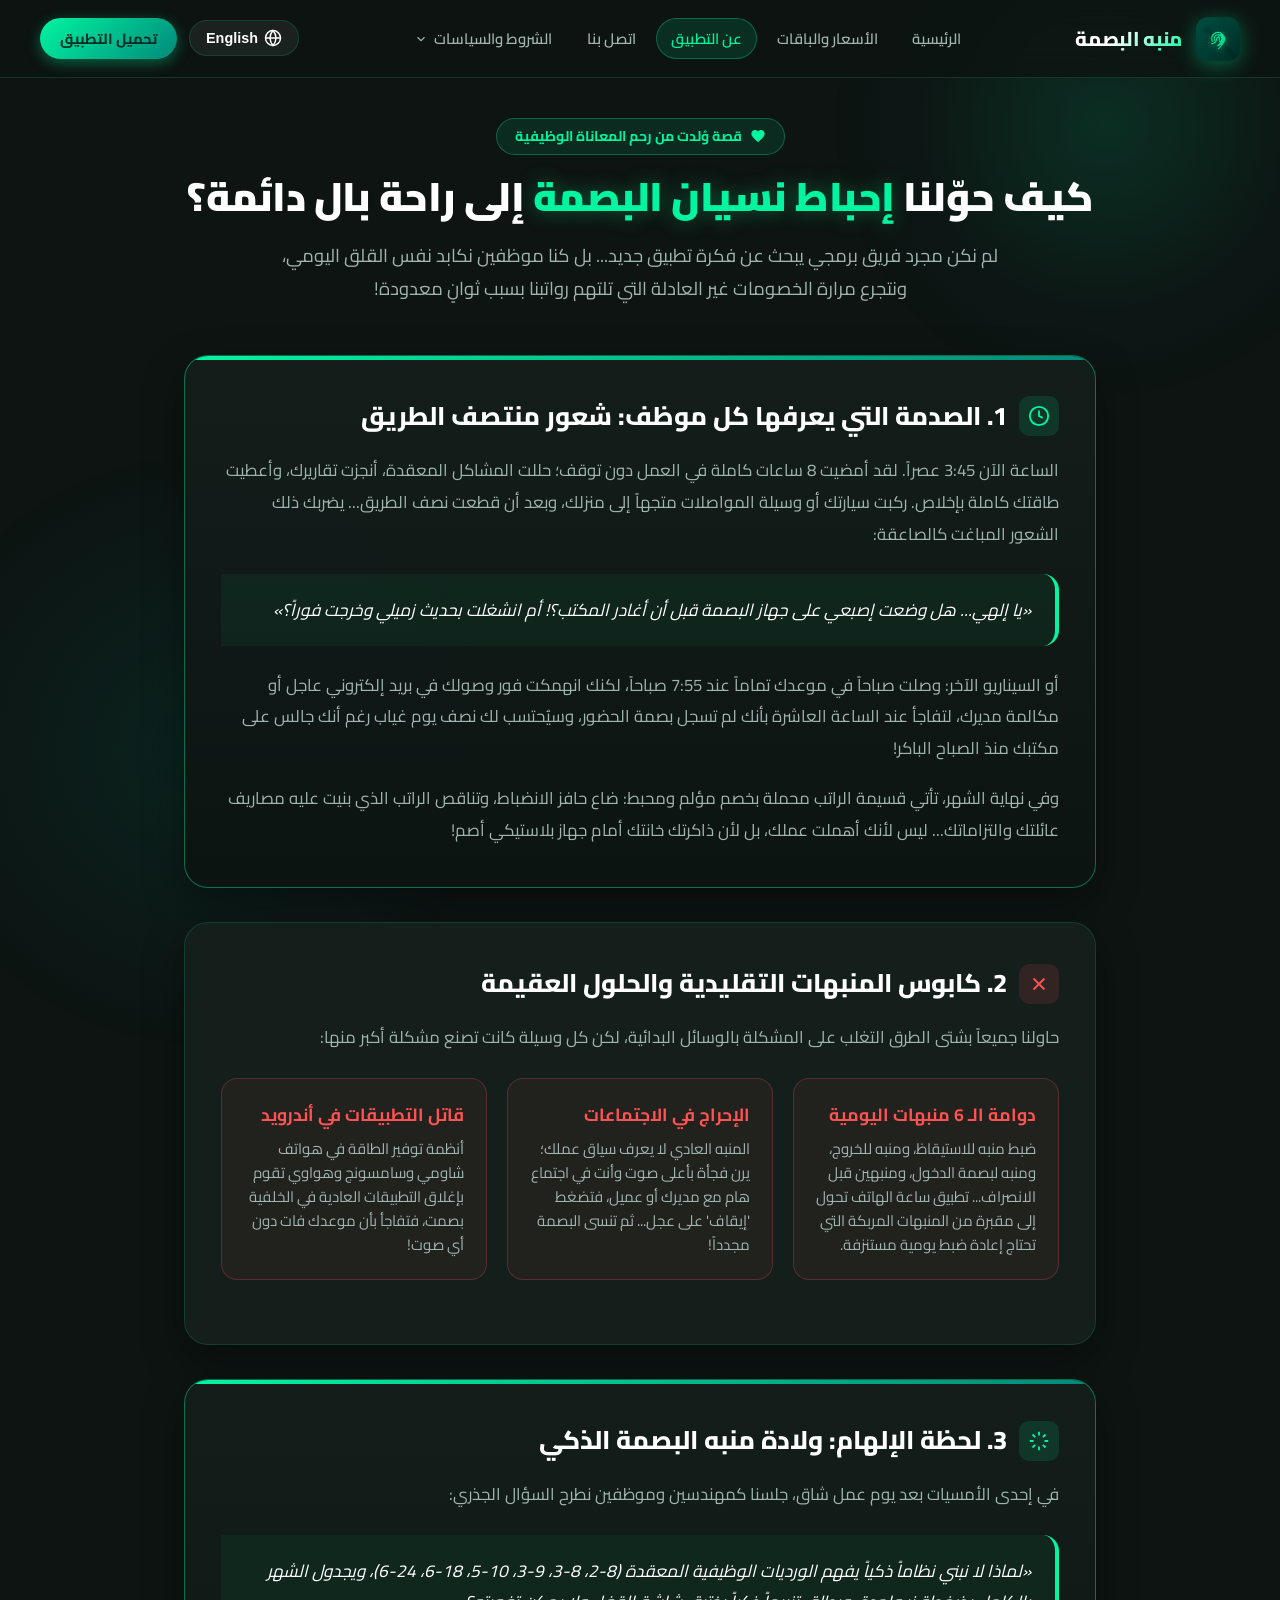
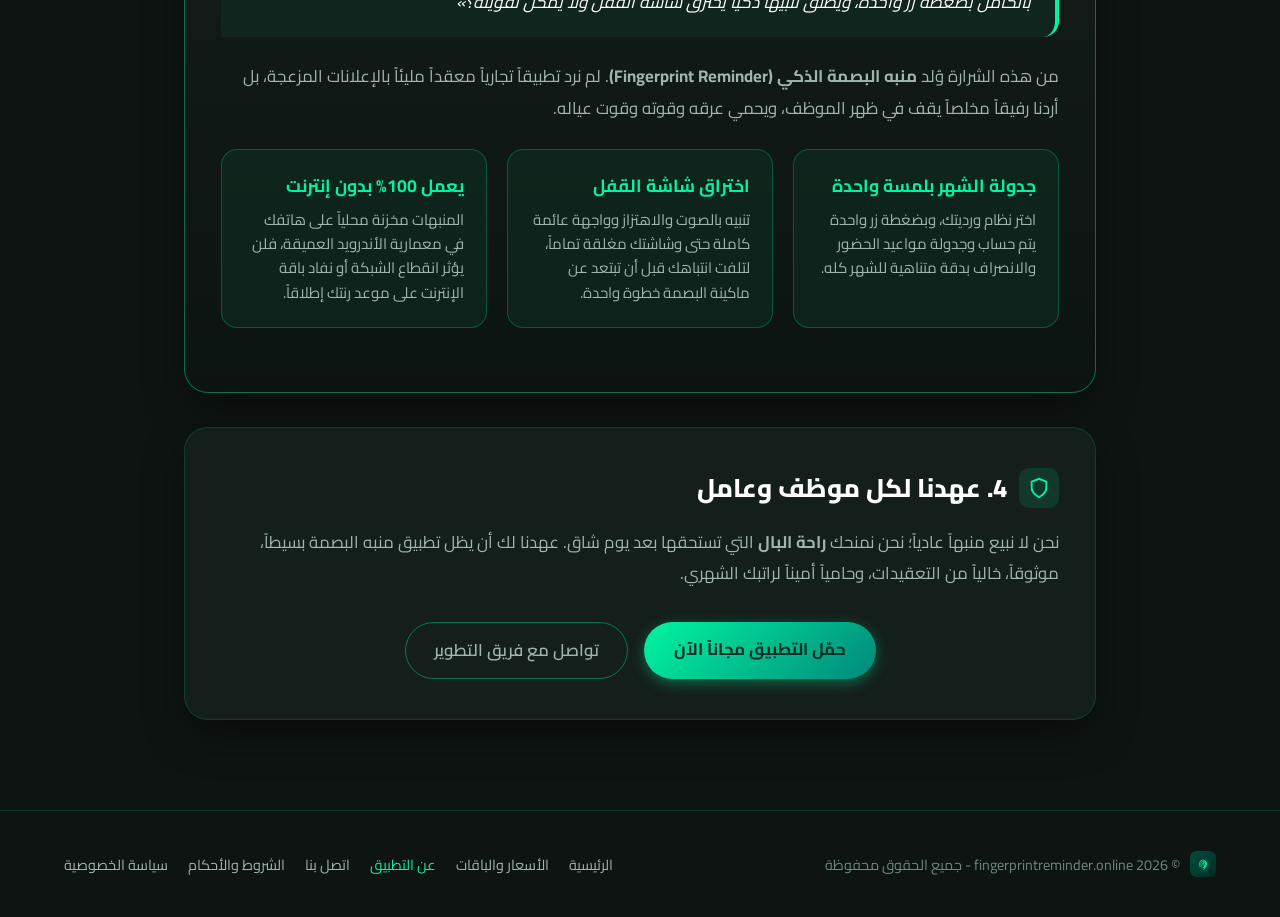
==== commit f3ec258b: "Add files via upload" ====
--- a/about.html
+++ b/about.html
@@ -27,6 +27,7 @@
 
       <nav class="nav-links">
         <a href="index.html" class="nav-link" data-ar="الرئيسية" data-en="Home">الرئيسية</a>
+        <a href="index.html#pricing" class="nav-link" data-ar="الأسعار والباقات" data-en="Plans & Pricing">الأسعار والباقات</a>
         <a href="about.html" class="nav-link active" data-ar="عن التطبيق" data-en="About Us">عن التطبيق</a>
         <a href="contact.html" class="nav-link" data-ar="اتصل بنا" data-en="Contact Us">اتصل بنا</a>
 
@@ -233,6 +234,7 @@
       </div>
       <div class="footer-links">
         <a href="index.html" data-ar="الرئيسية" data-en="Home">الرئيسية</a>
+        <a href="index.html#pricing" data-ar="الأسعار والباقات" data-en="Plans & Pricing">الأسعار والباقات</a>
         <a href="about.html" style="color:var(--neon-accent);" data-ar="عن التطبيق" data-en="About Us">عن التطبيق</a>
         <a href="contact.html" data-ar="اتصل بنا" data-en="Contact Us">اتصل بنا</a>
         <a href="terms.html" data-ar="الشروط والأحكام" data-en="Terms and Conditions">الشروط والأحكام</a>
@@ -270,16 +272,70 @@
       });
     }
 
-    // Dropdown toggle for mobile/touch
-    document.querySelectorAll('.dropdown-toggle').forEach(btn => {
-      btn.addEventListener('click', (e) => {
-        e.stopPropagation();
-        const parent = btn.closest('.nav-dropdown');
-        if (parent) parent.classList.toggle('open');
+    // Dropdown hover & click management
+    document.querySelectorAll('.nav-dropdown').forEach(dropdown => {
+      let closeTimer = null;
+      const toggleBtn = dropdown.querySelector('.dropdown-toggle');
+      const menu = dropdown.querySelector('.dropdown-menu');
+
+      const keepOpen = () => {
+        if (closeTimer) {
+          clearTimeout(closeTimer);
+          closeTimer = null;
+        }
+        dropdown.classList.add('hovered');
+      };
+
+      const scheduleClose = () => {
+        if (closeTimer) clearTimeout(closeTimer);
+        closeTimer = setTimeout(() => {
+          dropdown.classList.remove('hovered');
+          if (!dropdown.dataset.clickedOpen) {
+            dropdown.classList.remove('open');
+          }
+        }, 450);
+      };
+
+      dropdown.addEventListener('mouseenter', keepOpen);
+      dropdown.addEventListener('mouseleave', scheduleClose);
+
+      if (toggleBtn) {
+        toggleBtn.addEventListener('mouseenter', keepOpen);
+        toggleBtn.addEventListener('click', (e) => {
+          e.stopPropagation();
+          const willOpen = !dropdown.classList.contains('open');
+          dropdown.classList.toggle('open', willOpen);
+          if (willOpen) {
+            dropdown.dataset.clickedOpen = 'true';
+            dropdown.classList.add('hovered');
+          } else {
+            delete dropdown.dataset.clickedOpen;
+            dropdown.classList.remove('hovered');
+          }
+        });
+      }
+
+      if (menu) {
+        menu.addEventListener('mouseenter', keepOpen);
+        menu.addEventListener('mouseleave', scheduleClose);
+
+        menu.querySelectorAll('.dropdown-item').forEach(item => {
+          item.addEventListener('mouseenter', keepOpen);
+          item.addEventListener('click', () => {
+            delete dropdown.dataset.clickedOpen;
+            dropdown.classList.remove('open');
+            dropdown.classList.remove('hovered');
+          });
+        });
+      }
+    });
+
+    document.addEventListener('click', () => {
+      document.querySelectorAll('.nav-dropdown').forEach(d => {
+        delete d.dataset.clickedOpen;
+        d.classList.remove('open');
+        d.classList.remove('hovered');
       });
-    });
-    document.addEventListener('click', () => {
-      document.querySelectorAll('.nav-dropdown.open').forEach(d => d.classList.remove('open'));
     });
   </script>
 </body>
--- a/styles.css
+++ b/styles.css
@@ -820,6 +820,8 @@
 }
 .dropdown-toggle:hover,
 .nav-dropdown:hover .dropdown-toggle,
+.nav-dropdown.hovered .dropdown-toggle,
+.nav-dropdown.open .dropdown-toggle,
 .nav-dropdown.active .dropdown-toggle {
   color: #fff;
   background: rgba(0, 245, 160, 0.12);
@@ -831,13 +833,14 @@
   transition: transform 0.25s ease;
 }
 .nav-dropdown:hover .dropdown-toggle .chevron-icon,
+.nav-dropdown.hovered .dropdown-toggle .chevron-icon,
 .nav-dropdown.open .dropdown-toggle .chevron-icon {
   transform: rotate(180deg);
 }
 
 .dropdown-menu {
   position: absolute;
-  top: calc(100% + 8px);
+  top: 100%;
   inset-inline-start: 0;
   min-width: 230px;
   background: rgba(20, 30, 27, 0.96);
@@ -847,26 +850,37 @@
   border-radius: var(--radius-md);
   padding: 8px;
   box-shadow: 0 16px 40px rgba(0, 0, 0, 0.65), 0 0 25px rgba(0, 245, 160, 0.12);
-  display: none;
+  display: flex;
   flex-direction: column;
   gap: 4px;
   z-index: 1000;
-  animation: dropdownAnim 0.22s cubic-bezier(0.16, 1, 0.3, 1);
-}
+  opacity: 0;
+  visibility: hidden;
+  pointer-events: none;
+  transform: translateY(-4px);
+  transition: opacity 0.22s cubic-bezier(0.16, 1, 0.3, 1), transform 0.22s cubic-bezier(0.16, 1, 0.3, 1), visibility 0.22s cubic-bezier(0.16, 1, 0.3, 1);
+}
+
+/* Generous invisible bridge connecting the toggle button to the dropdown menu and surrounding hover zone */
+.dropdown-menu::before {
+  content: "";
+  position: absolute;
+  top: -24px;
+  left: -20px;
+  right: -20px;
+  height: 28px;
+  background: transparent;
+  pointer-events: auto;
+}
+
 .nav-dropdown:hover .dropdown-menu,
+.nav-dropdown.hovered .dropdown-menu,
 .nav-dropdown:focus-within .dropdown-menu,
 .nav-dropdown.open .dropdown-menu {
-  display: flex;
-}
-@keyframes dropdownAnim {
-  from {
-    opacity: 0;
-    transform: translateY(-6px);
-  }
-  to {
-    opacity: 1;
-    transform: translateY(0);
-  }
+  opacity: 1;
+  visibility: visible;
+  pointer-events: auto;
+  transform: translateY(0);
 }
 .dropdown-item {
   color: var(--text-muted);
@@ -911,7 +925,8 @@
     justify-content: center;
     padding-top: 10px;
     border-top: 1px solid rgba(0, 245, 160, 0.1);
-    overflow-x: auto;
+    flex-wrap: wrap;
+    overflow: visible;
   }
   .dropdown-menu {
     inset-inline-start: auto;
@@ -1234,3 +1249,227 @@
   line-height: 1.6;
   margin-bottom: 0;
 }
+
+/* Pricing & Subscription Section */
+.pricing-section {
+  margin: 70px 0 90px;
+  position: relative;
+  z-index: 1;
+}
+
+.trial-highlight-card {
+  background: linear-gradient(135deg, rgba(0, 77, 64, 0.5) 0%, rgba(0, 45, 38, 0.8) 100%);
+  border: 2px solid var(--neon-accent);
+  border-radius: var(--radius-lg);
+  padding: 32px 36px;
+  margin-bottom: 48px;
+  display: flex;
+  align-items: center;
+  justify-content: space-between;
+  gap: 24px;
+  box-shadow: 0 12px 36px rgba(0, 245, 160, 0.18), inset 0 0 20px rgba(0, 245, 160, 0.08);
+}
+@media (max-width: 820px) {
+  .trial-highlight-card {
+    flex-direction: column;
+    text-align: center;
+    padding: 26px 20px;
+  }
+}
+.trial-badge-pill {
+  display: inline-flex;
+  align-items: center;
+  gap: 8px;
+  background: var(--neon-accent);
+  color: var(--primary-dark);
+  font-weight: 800;
+  font-size: 0.85rem;
+  padding: 6px 14px;
+  border-radius: 99px;
+  margin-bottom: 10px;
+  letter-spacing: -0.2px;
+}
+.trial-title {
+  font-size: 1.55rem;
+  font-weight: 800;
+  color: #fff;
+  margin-bottom: 8px;
+}
+.trial-subtitle {
+  color: var(--text-muted);
+  font-size: 1rem;
+  line-height: 1.6;
+}
+.trial-cta-btn {
+  background: var(--neon-accent);
+  color: var(--primary-dark);
+  font-weight: 800;
+  font-size: 1rem;
+  padding: 14px 28px;
+  border-radius: 99px;
+  text-decoration: none;
+  white-space: nowrap;
+  transition: var(--transition);
+  box-shadow: 0 4px 16px var(--neon-glow);
+  display: inline-flex;
+  align-items: center;
+  gap: 10px;
+  flex-shrink: 0;
+}
+.trial-cta-btn:hover {
+  transform: translateY(-2px);
+  box-shadow: 0 8px 24px rgba(0, 245, 160, 0.5);
+}
+
+.pricing-grid {
+  display: grid;
+  grid-template-columns: repeat(3, 1fr);
+  gap: 24px;
+  margin-bottom: 32px;
+}
+@media (max-width: 960px) {
+  .pricing-grid {
+    grid-template-columns: 1fr;
+    max-width: 500px;
+    margin: 0 auto 32px;
+  }
+}
+.pricing-card {
+  background: var(--bg-card);
+  border: 1px solid var(--border-subtle);
+  border-radius: var(--radius-lg);
+  padding: 36px 28px;
+  display: flex;
+  flex-direction: column;
+  justify-content: space-between;
+  transition: var(--transition);
+  position: relative;
+  box-shadow: 0 10px 24px rgba(0, 0, 0, 0.35);
+}
+.pricing-card:hover {
+  transform: translateY(-6px);
+  border-color: var(--neon-accent);
+  box-shadow: 0 18px 40px rgba(0, 245, 160, 0.16);
+}
+.pricing-card.featured {
+  background: linear-gradient(180deg, #182823 0%, #111A17 100%);
+  border: 2px solid var(--neon-accent);
+  box-shadow: 0 16px 40px rgba(0, 245, 160, 0.22);
+}
+@media (min-width: 961px) {
+  .pricing-card.featured {
+    transform: scale(1.04);
+  }
+  .pricing-card.featured:hover {
+    transform: scale(1.04) translateY(-6px);
+  }
+}
+.featured-ribbon {
+  position: absolute;
+  top: -14px;
+  left: 50%;
+  transform: translateX(-50%);
+  background: linear-gradient(135deg, var(--neon-accent), #00C896);
+  color: var(--primary-dark);
+  font-weight: 800;
+  font-size: 0.82rem;
+  padding: 4px 16px;
+  border-radius: 99px;
+  box-shadow: 0 4px 12px var(--neon-glow);
+  white-space: nowrap;
+}
+.plan-name {
+  font-size: 1.3rem;
+  font-weight: 800;
+  color: #fff;
+  margin-bottom: 6px;
+}
+.plan-tagline {
+  font-size: 0.88rem;
+  color: var(--text-dim);
+  margin-bottom: 20px;
+}
+.price-container {
+  display: flex;
+  align-items: baseline;
+  gap: 8px;
+  margin-bottom: 6px;
+}
+.price-amount {
+  font-size: 2.8rem;
+  font-weight: 900;
+  color: #fff;
+  line-height: 1;
+}
+.price-currency {
+  font-size: 1.15rem;
+  font-weight: 700;
+  color: var(--neon-accent);
+}
+.plan-duration {
+  font-size: 0.92rem;
+  color: var(--text-muted);
+  font-weight: 600;
+  margin-bottom: 24px;
+  padding-bottom: 20px;
+  border-bottom: 1px solid rgba(255, 255, 255, 0.08);
+}
+.plan-features-list {
+  list-style: none;
+  padding: 0;
+  margin: 0 0 30px;
+  display: flex;
+  flex-direction: column;
+  gap: 12px;
+}
+.plan-features-list li {
+  display: flex;
+  align-items: center;
+  gap: 12px;
+  font-size: 0.94rem;
+  color: var(--text-muted);
+}
+.plan-features-list li svg {
+  color: var(--neon-accent);
+  flex-shrink: 0;
+}
+.plan-btn {
+  width: 100%;
+  padding: 13px 20px;
+  border-radius: 99px;
+  font-weight: 700;
+  font-size: 0.95rem;
+  text-decoration: none;
+  text-align: center;
+  transition: var(--transition);
+  display: flex;
+  align-items: center;
+  justify-content: center;
+  gap: 8px;
+}
+.plan-btn-outline {
+  background: rgba(255, 255, 255, 0.04);
+  color: #fff;
+  border: 1px solid var(--border-subtle);
+}
+.plan-btn-outline:hover {
+  background: rgba(0, 245, 160, 0.12);
+  border-color: var(--neon-accent);
+  color: var(--neon-accent);
+}
+.plan-btn-primary {
+  background: linear-gradient(135deg, var(--neon-accent), var(--emerald-secondary));
+  color: var(--primary-dark);
+  box-shadow: 0 4px 14px var(--neon-glow);
+}
+.plan-btn-primary:hover {
+  transform: translateY(-2px);
+  box-shadow: 0 6px 20px rgba(0, 245, 160, 0.5);
+}
+.pricing-note {
+  text-align: center;
+  color: var(--text-dim);
+  font-size: 0.92rem;
+  line-height: 1.6;
+}
+
